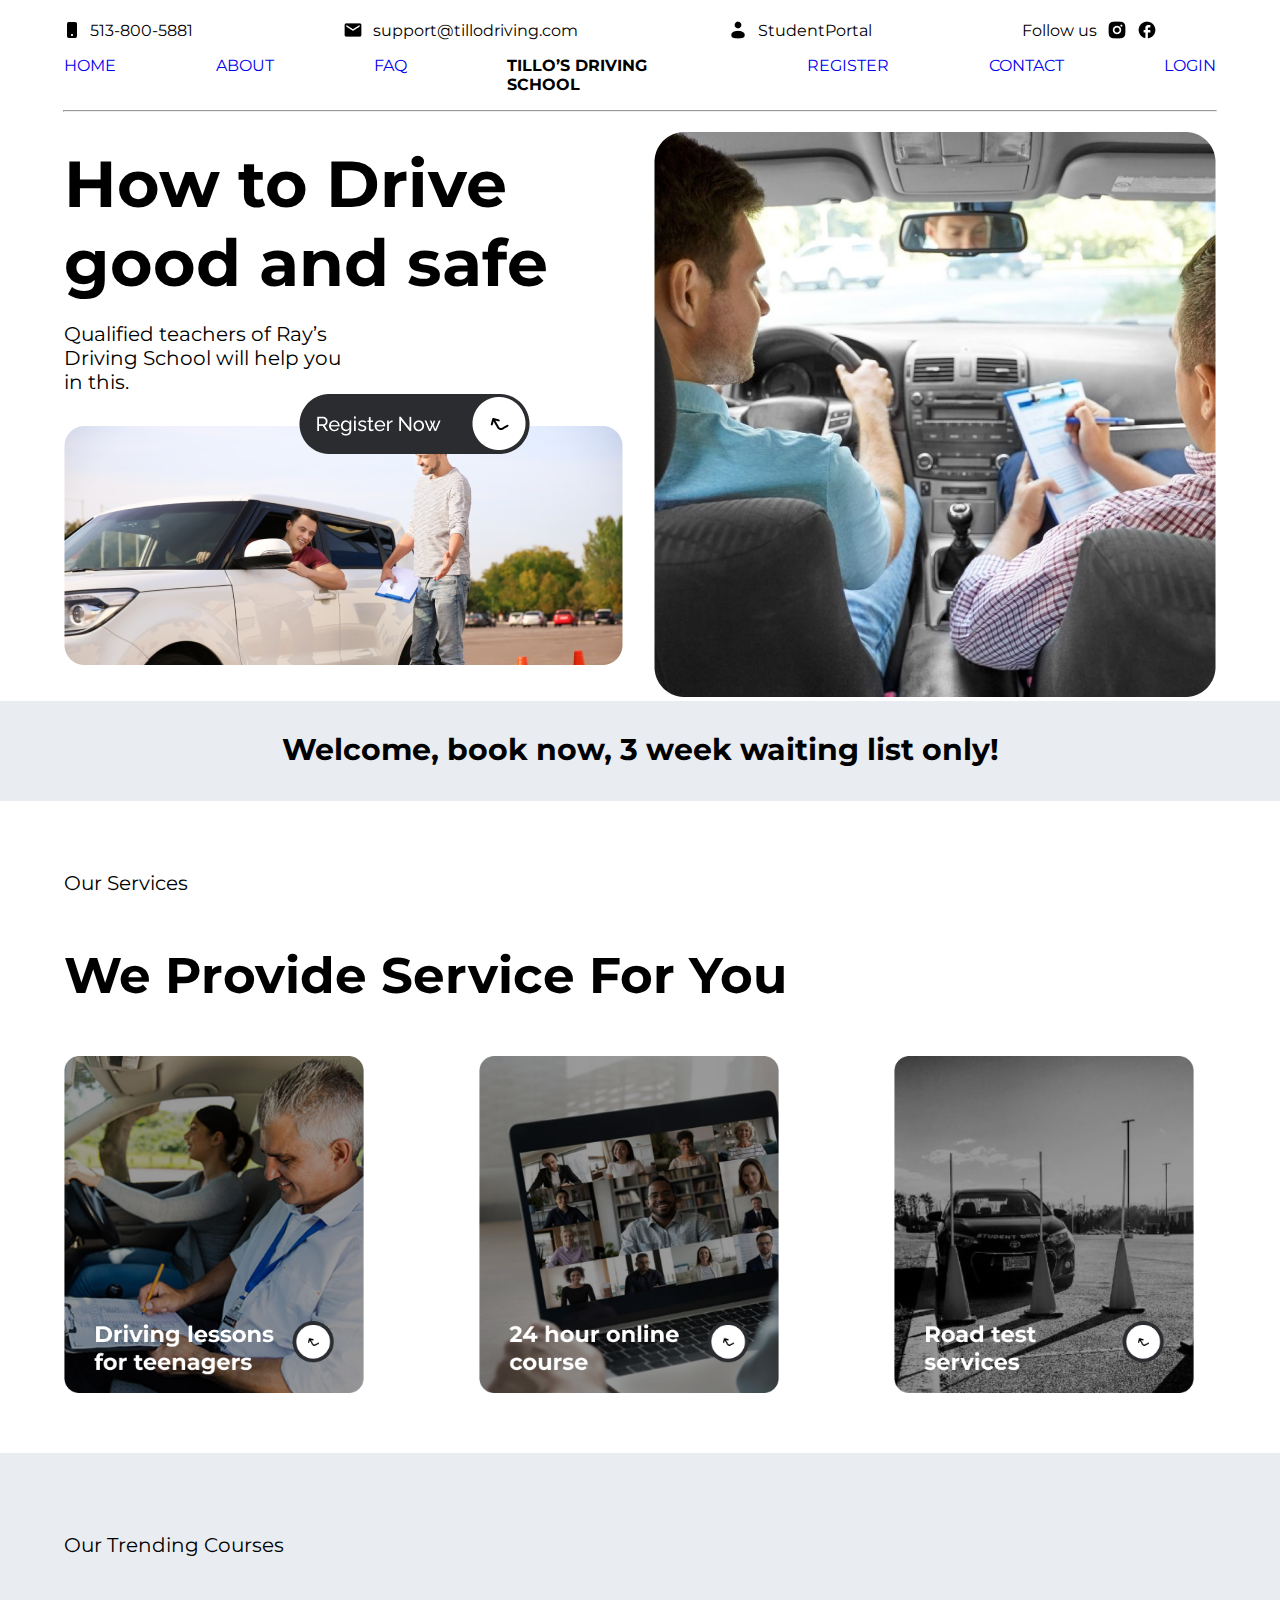
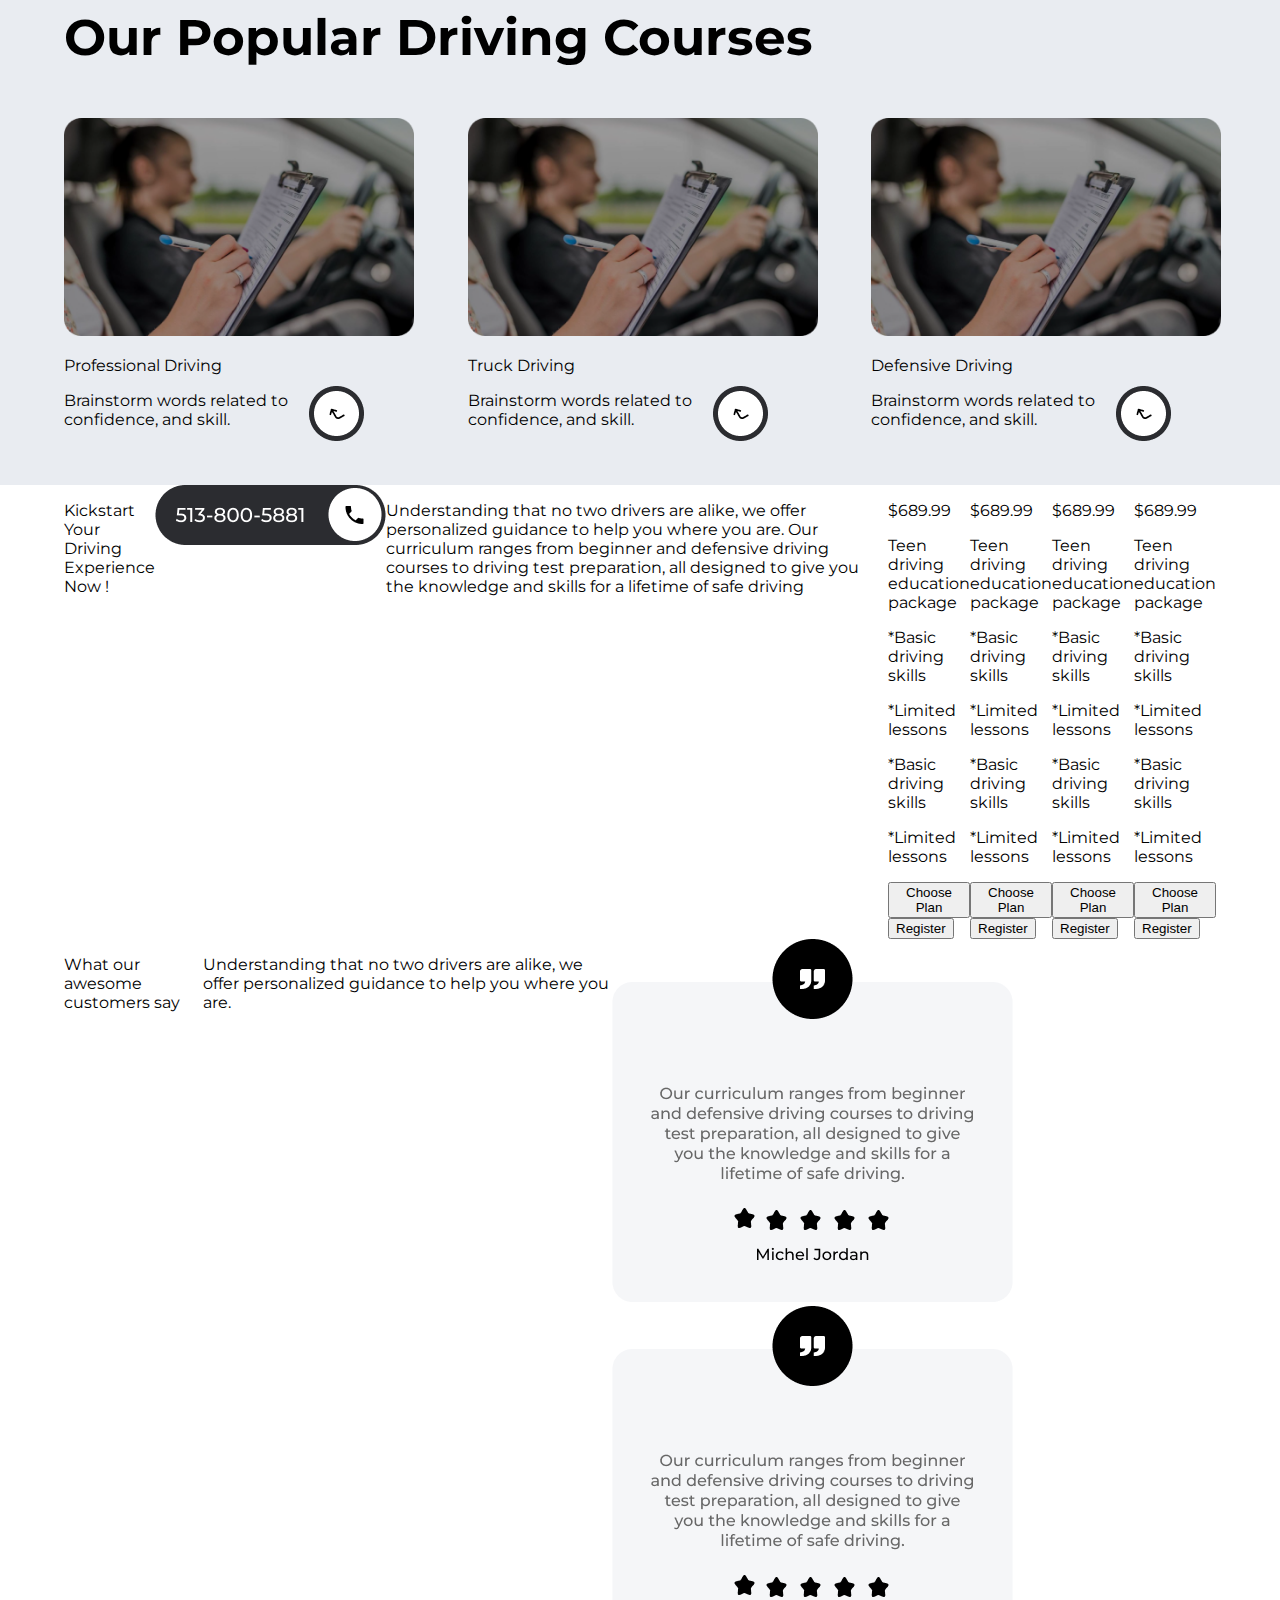
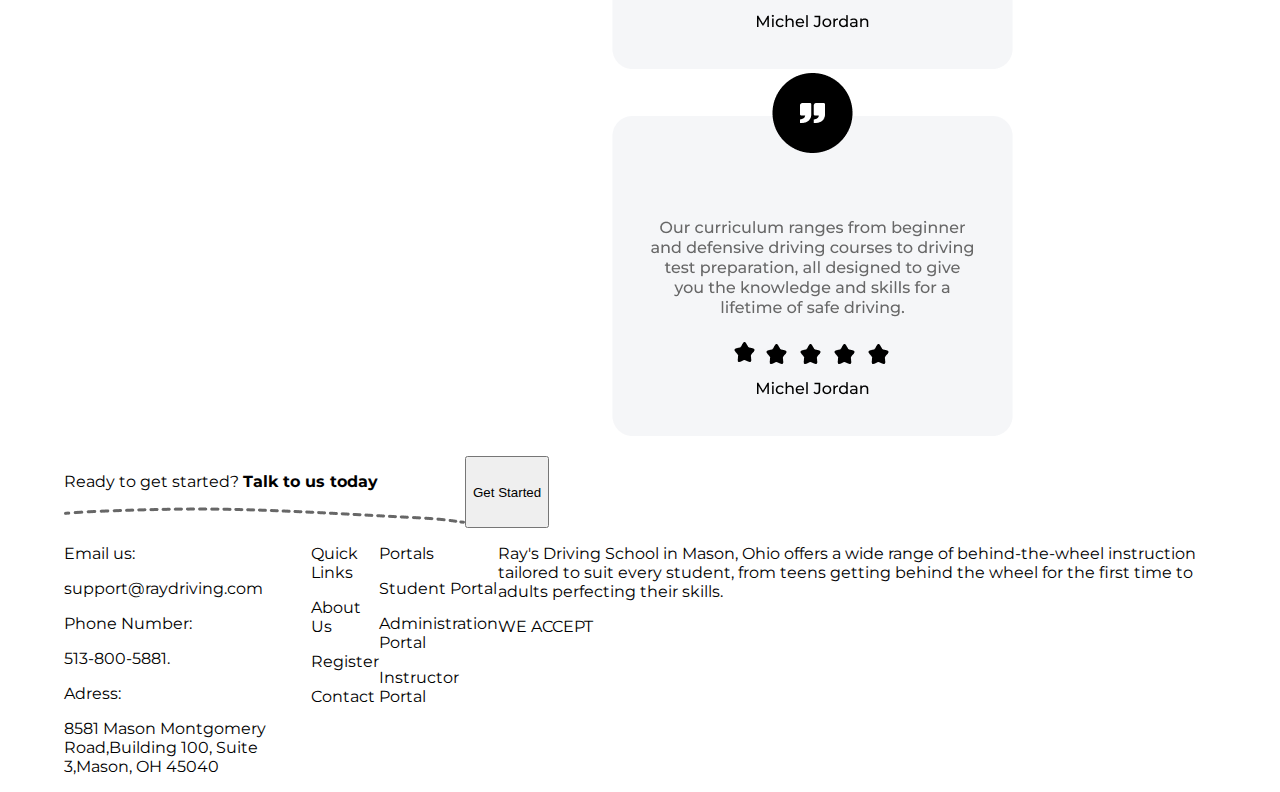
==== index.html @ f13f212b "new project" ====
<!DOCTYPE html>
<html lang="en">
<head>
    <meta charset="UTF-8">
    <meta name="viewport" content="width=device-width, initial-scale=1.0">
    <title>Project  N 3</title>
    <link rel="stylesheet" href="syle.css">
</head>
<body>
    <header>
        <section class="container information">
            <div class="in-main">
                <img src="img/bi_phone-fill.png" alt="phone nuber">
                <p>
                    513-800-5881
                </p>
            </div>
            <div class="in-main">
                <img src="img/material-symbols_mail.png" alt="email">
                <p>
                    support@tillodriving.com
                </p>
            </div>
            <div class="in-main">
                <img src="img/solar_user-bold.png" alt="st portal">
                <p>
                    StudentPortal
                </p>
            </div>
            <div class="in-main">
                <p>
                    Follow us
                </p>
                <img src="img/ri_instagram-fill.png" alt="follow us">
                <img src="img/ic_baseline-facebook.png" alt="follow us">
            </div>
        </section>
        <section class="container navbar">
            <div class="links">
                <p><a href="#">
                    HOME 
                </a></p>
                <p><a href="#">
                    ABOUT 
                </a></p>
                <p><a href="#">
                    FAQ 
                </a></p>
                <p class="nav_title">
                    <span style="font-weight: bold;">TILLO’S DRIVING SCHOOL</span>  
                </p>
                <p><a href="#">
                    REGISTER 
                </a></p>
                <p><a href="#">
                    CONTACT 
                </a></p>
                <p><a href="#">
                    LOGIN 
                </a></p>
            </div>
        </section>
        <hr class="container">
        <section class="header_main container">
            <div class="header_main-left">
                <p class="head_main_title">
                    How to Drive good and safe
                </p>
                <p class="head_main_sub-title">
                    Qualified teachers of Ray’s Driving School  will help you in this.
                    <a href="#"><img src="img/img-btn-box.png" alt="register"></a>
                </p>
            </div>
            <div class="header_main-rigt">
                <img src="img/Rectangle 4.png" alt="head_main_pic">
            </div>
        </section>
    </header>
    <main>
        <section class="section_n1">
            <div class="section_n1-text container">
                <p style="margin: 0 auto;margin-top: 30px;">Welcome, book now, 3 week waiting list only!</p>
            </div>
        </section>
        <section class="section_n2 container">
            <div class="section_n2-name">
                <p class="section_n2-name--subtitle">
                    Our Services
                </p>
                <p class="section_n2-name--title">
                    We Provide Service For You
                </p>
            </div>
            <div class="section_n2-cards">
                <img src="img/Rectangle 5.png" alt="card_pic" class="card"></img>
                <img src="img/Rectangle 6.png" alt="card_pic" class="card"></img>
                <img src="img/Rectangle 7.png" alt="card_pic" class="card"></img>
            </div>
        </section>
        <section class="section_n3">
           <div class="container section_n3">
            <div class="section_n2-name">
                <p class="section_n2-name--subtitle">
                    Our Trending Courses
                </p>
                <p class="section_n2-name--title">
                    Our Popular Driving Courses
                </p>
            </div>
            <div class="section_n3-cards">
                <div class="section_n3-cards--card">
                    <img src="img/Rectangle 8.png" alt="card_n3-pic" class="card_n3-pic">
                    <div class="card_dep">
                        <div class="content">
                            <p class="card_dep-title">Professional Driving</p>
                            <p class="card_dep-subtitle">Brainstorm words related to confidence, and skill.</p>
                        </div>
                        <a href="#"><img src="img/btn.png" alt="button"></a>
                    </div>
                </div>
                <div class="section_n3-cards--card">
                    <img src="img/Rectangle 8.png" alt="card_n3-pic" class="card_n3-pic">
                    <div class="card_dep">
                        <div class="content">
                            <p class="card_dep-title">Truck Driving</p>
                            <p class="card_dep-subtitle">Brainstorm words related to confidence, and skill.</p>
                        </div>
                        <a href="#"><img src="img/btn.png" alt="button"></a>
                    </div>
                </div>
                <div class="section_n3-cards--card">
                    <img src="img/Rectangle 8.png" alt="card_n3-pic" class="card_n3-pic">
                    <div class="card_dep">
                        <div class="content">
                            <p class="card_dep-title">Defensive Driving</p>
                            <p class="card_dep-subtitle">Brainstorm words related to confidence, and skill.</p>
                        </div>
                        <a href="#"><img src="img/btn.png" alt="button"></a>
                    </div>
                </div>
            </div>
           </div>
        </section>
        <section class="section_n4 container">
            <p class="section_n4-title">
               Kickstart Your Driving Experience Now !
            </p>
            <a href="#"><img src="img/number-box.png" alt="number_button"></a>
            <p class="section_n4-subtitle">
               Understanding that no two drivers are alike, we offer personalized guidance to help you where you are. Our curriculum ranges from beginner and defensive driving courses to driving test preparation, all designed to give you the knowledge and skills for a lifetime of safe driving
            </p>
            <div class="section_n4-course-card">
                <p class="section_n4-course-card--price">
                    $689.99
                </p>
                <p class="section_n4-course-card--name">
                    Teen driving education package
                </p>
                <div class="section_n4-course-card--options">
                    <p class="section_n4-course-card--option">
                        *Basic driving skills
                    </p>
                    <p class="section_n4-course-card--option">
                        *Limited lessons
                    </p>
                </div>
                <div class="section_n4-course-card--options">
                    <p class="section_n4-course-card--option">
                        *Basic driving skills
                    </p>
                    <p class="section_n4-course-card--option">
                        *Limited lessons
                    </p>
                </div>
                <button class="course-card-option-btn">
                    Choose Plan
                </button>
                <button class="course-card-option-btn">
                    Register
                </button>
            </div>
            <div class="section_n4-course-card">
                <p class="section_n4-course-card--price">
                    $689.99
                </p>
                <p class="section_n4-course-card--name">
                    Teen driving education package
                </p>
                <div class="section_n4-course-card--options">
                    <p class="section_n4-course-card--option">
                        *Basic driving skills
                    </p>
                    <p class="section_n4-course-card--option">
                        *Limited lessons
                    </p>
                </div>
                <div class="section_n4-course-card--options">
                    <p class="section_n4-course-card--option">
                        *Basic driving skills
                    </p>
                    <p class="section_n4-course-card--option">
                        *Limited lessons
                    </p>
                </div>
                <button class="course-card-option-btn">
                    Choose Plan
                </button>
                <button class="course-card-option-btn">
                    Register
                </button>
            </div>
            <div class="section_n4-course-card">
                <p class="section_n4-course-card--price">
                    $689.99
                </p>
                <p class="section_n4-course-card--name">
                    Teen driving education package
                </p>
                <div class="section_n4-course-card--options">
                    <p class="section_n4-course-card--option">
                        *Basic driving skills
                    </p>
                    <p class="section_n4-course-card--option">
                        *Limited lessons
                    </p>
                </div>
                <div class="section_n4-course-card--options">
                    <p class="section_n4-course-card--option">
                        *Basic driving skills
                    </p>
                    <p class="section_n4-course-card--option">
                        *Limited lessons
                    </p>
                </div>
                <button class="course-card-option-btn">
                    Choose Plan
                </button>
                <button class="course-card-option-btn">
                    Register
                </button>
            </div>
            <div class="section_n4-course-card">
                <p class="section_n4-course-card--price">
                    $689.99
                </p>
                <p class="section_n4-course-card--name">
                    Teen driving education package
                </p>
                <div class="section_n4-course-card--options">
                    <p class="section_n4-course-card--option">
                        *Basic driving skills
                    </p>
                    <p class="section_n4-course-card--option">
                        *Limited lessons
                    </p>
                </div>
                <div class="section_n4-course-card--options">
                    <p class="section_n4-course-card--option">
                        *Basic driving skills
                    </p>
                    <p class="section_n4-course-card--option">
                        *Limited lessons
                    </p>
                </div>
                <button class="course-card-option-btn">
                    Choose Plan
                </button>
                <button class="course-card-option-btn">
                    Register
                </button>
            </div>
        </section>
        <section class="section_n5 container">
            <p class="section_n4-title">
                What our awesome customers say
            </p>
            <p class="section_n4-subtitle">
                Understanding that no two drivers are alike, we offer personalized guidance to help you where you are. 
            </p>
            <div class="section_n5-cards">
                <img src="img/test-card.png" alt="card_n5-pic" class="section_n5-cards--card">
                <img src="img/test-card.png" alt="card_n5-pic" class="section_n5-cards--card">
                <img src="img/test-card.png" alt="card_n5-pic" class="section_n5-cards--card">
                <p>
                </p>
            </div>
        </section>    
    </main>
    <footer>
        <section class="footer_start-section container">
            <div class="footer-start-string">
                <p>
                    Ready to get started? <span style="font-weight: bold;">Talk to us today</span>
                </p>
                <img src="img/Abstract Line.png" alt="line">
            </div>
            <button class="start-btn">Get Started</button>
        </section>
        <section class="footer_section container">
            <div class="footer_main-col">
                <p class="tit-blod">
                    Email us:
                </p>
                <p class="stit-gray">
                    support@raydriving.com
                </p>
                <p class="tit-blod">
                    Phone Number:
                </p>
                <p class="stit-gray">
                    513-800-5881.</p>
                <p class="tit-blod">
                    Adress:
                </p>
                <p class="stit-gray">
                    8581 Mason Montgomery Road,Building 100, Suite 3,Mason, OH 45040    </p>
            </div>
            <div class="footer_main-col">
                <p class="tit-blod">
                    Quick Links
                </p>
                <p class="stit-gray">
                    About Us
                </p>
                <p class="stit-gray">
                    Register
                </p>
                <p class="stit-gray">
                    Contact
                    </p>
            </div>
            <div class="footer_main-col">
                <p class="tit-blod">
                    Portals
               </p>
                <p class="stit-gray">
                    Student Portal
                </p>
                <p class="stit-gray">
                    Administration Portal
                </p>
                <p class="stit-gray">
                    Instructor Portal
                </p>
            </div>
            <div class="footer_main-col">
                <p class="stit-gray">
                    Ray's Driving School in Mason, Ohio offers a wide range of behind-the-wheel instruction tailored to suit every student, from teens getting behind the wheel for the first time to adults perfecting their skills.
                </p>
                <p class="tit-blod">
                    WE ACCEPT
               </p>
            </div>
        </section>
    </footer>
</body>
</html>
---- syle.css ----
@import url('https://fonts.googleapis.com/css2?family=Montserrat:ital,wght@0,100..900;1,100..900&display=swap');
body{
    margin: 0;
    padding: 0;
    font-family: "Montserrat", sans-serif;
}
a{
    text-decoration: none;
}
.container{
    width: 90%;
    margin: 0 auto;
    display: flex;
}
.in-main{
    height: 20px;
    display: flex;
    flex-direction: row;
    align-items: center;
    justify-content: center;
    gap: 10px;
}
.information{
    margin-top: 20px;
    display: flex;
    flex-direction: row;
    gap: 150px;
}
.links{
    display: flex;
    flex-direction: row;
    gap: 100px;
}
.header_main{
    margin-top: 20px;
    align-items: center;
}
.head_main_title{
    margin-top: 0;
    margin-bottom: 0;
    font-size: 65px;
    font-weight: bold;
}
.head_main_sub-title{
    width: 300px;
    font-size: 20px;
}
.section_n1{
    background-color: #E9ECF1;
    height: 100px;
    font-size: 30px;
    font-weight: bold;
    margin: 0 auto;
    margin-bottom: 50px;
}
.section_n2{
    flex-direction: column;
}
.section_n2-name--subtitle{
    font-size: 20px;
}
.section_n2-name--title{
    font-size: 50px;
    font-weight: bold;
}
.card{
    width: 300px;
}
.section_n2-cards{
    display: flex;
    gap: 10%;
}
.section_n3{
    margin-top: 60px;
    background-color: #E9ECF1;
    display: flex;
    flex-direction: column;
}
.section_n3-cards{
    display: flex;
    flex-direction: row;
    gap: 9%;
    margin-bottom: 40px;
}
.section_n3-cards--card{
    width: 300px;
}
.card_n3-pic{
    width: 350px;
}
.card_dep{
    display: flex;
    flex-direction: row;
    align-items: end;
}
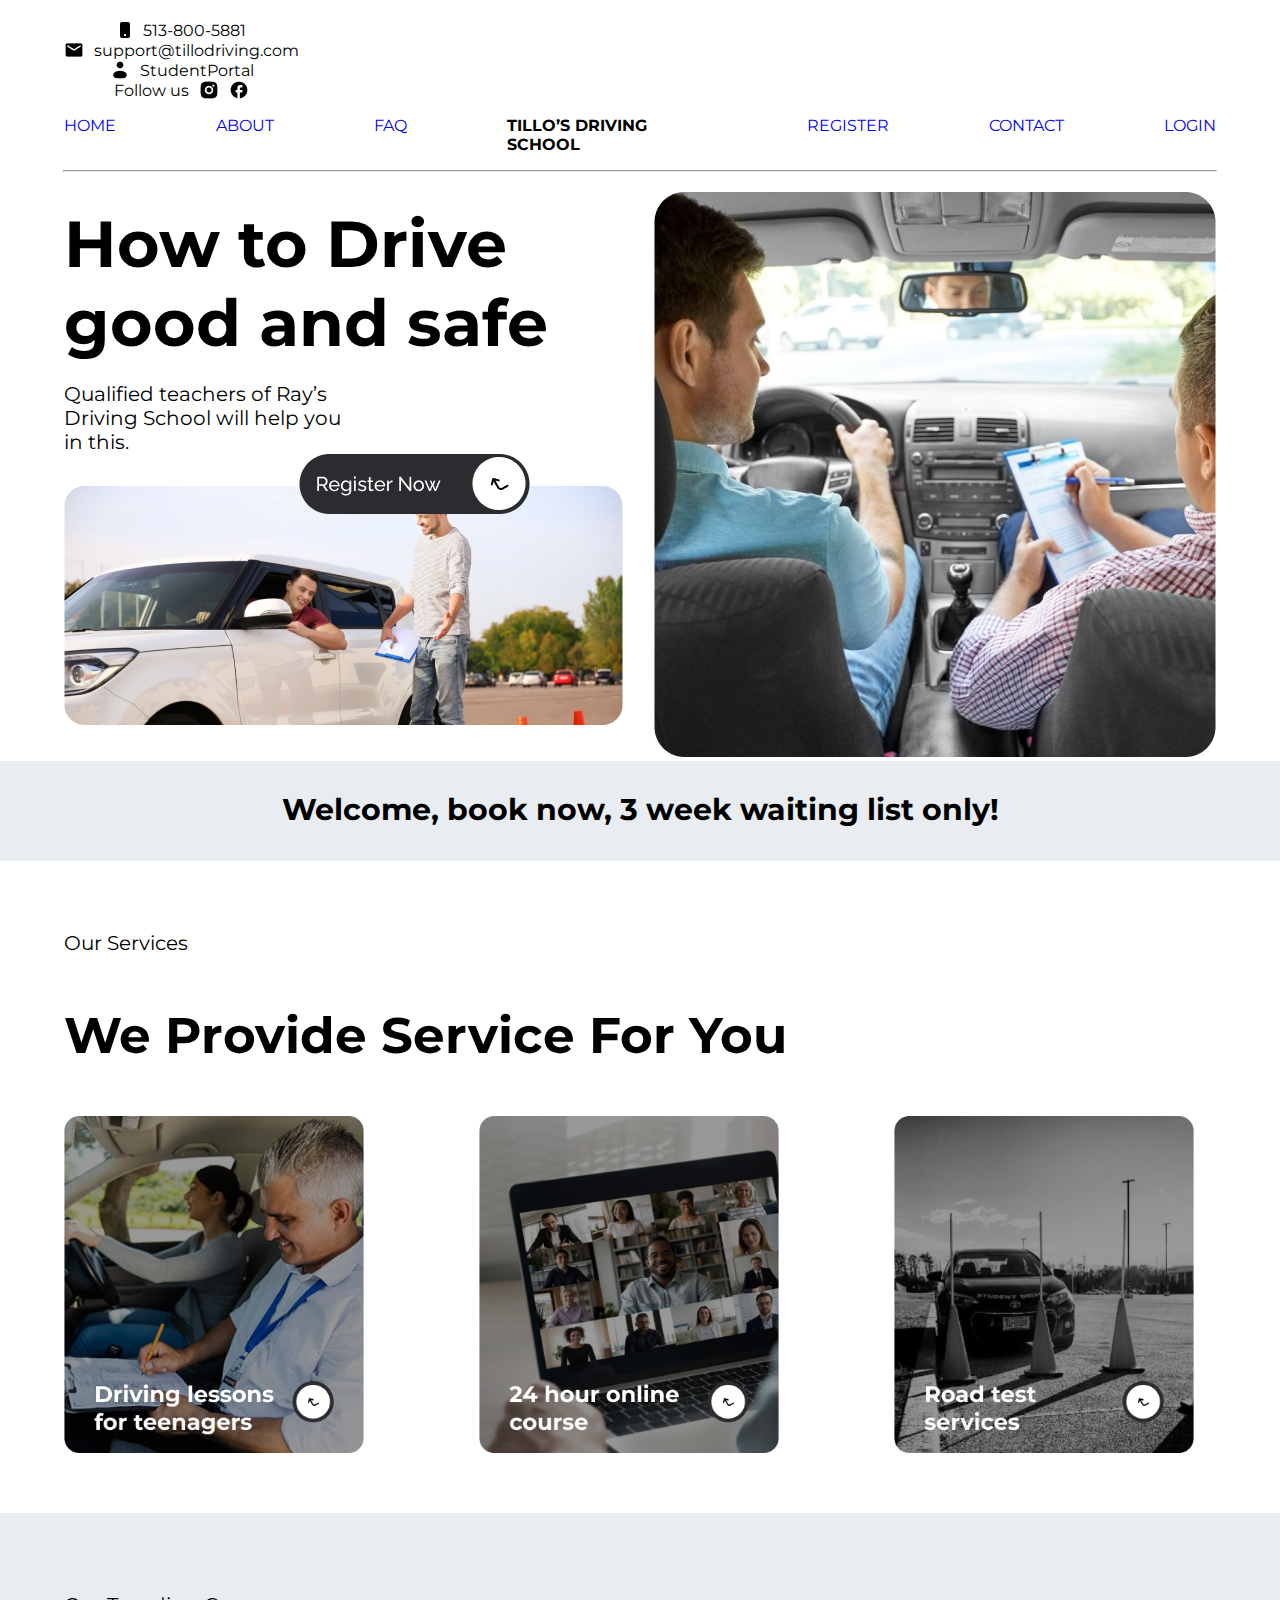
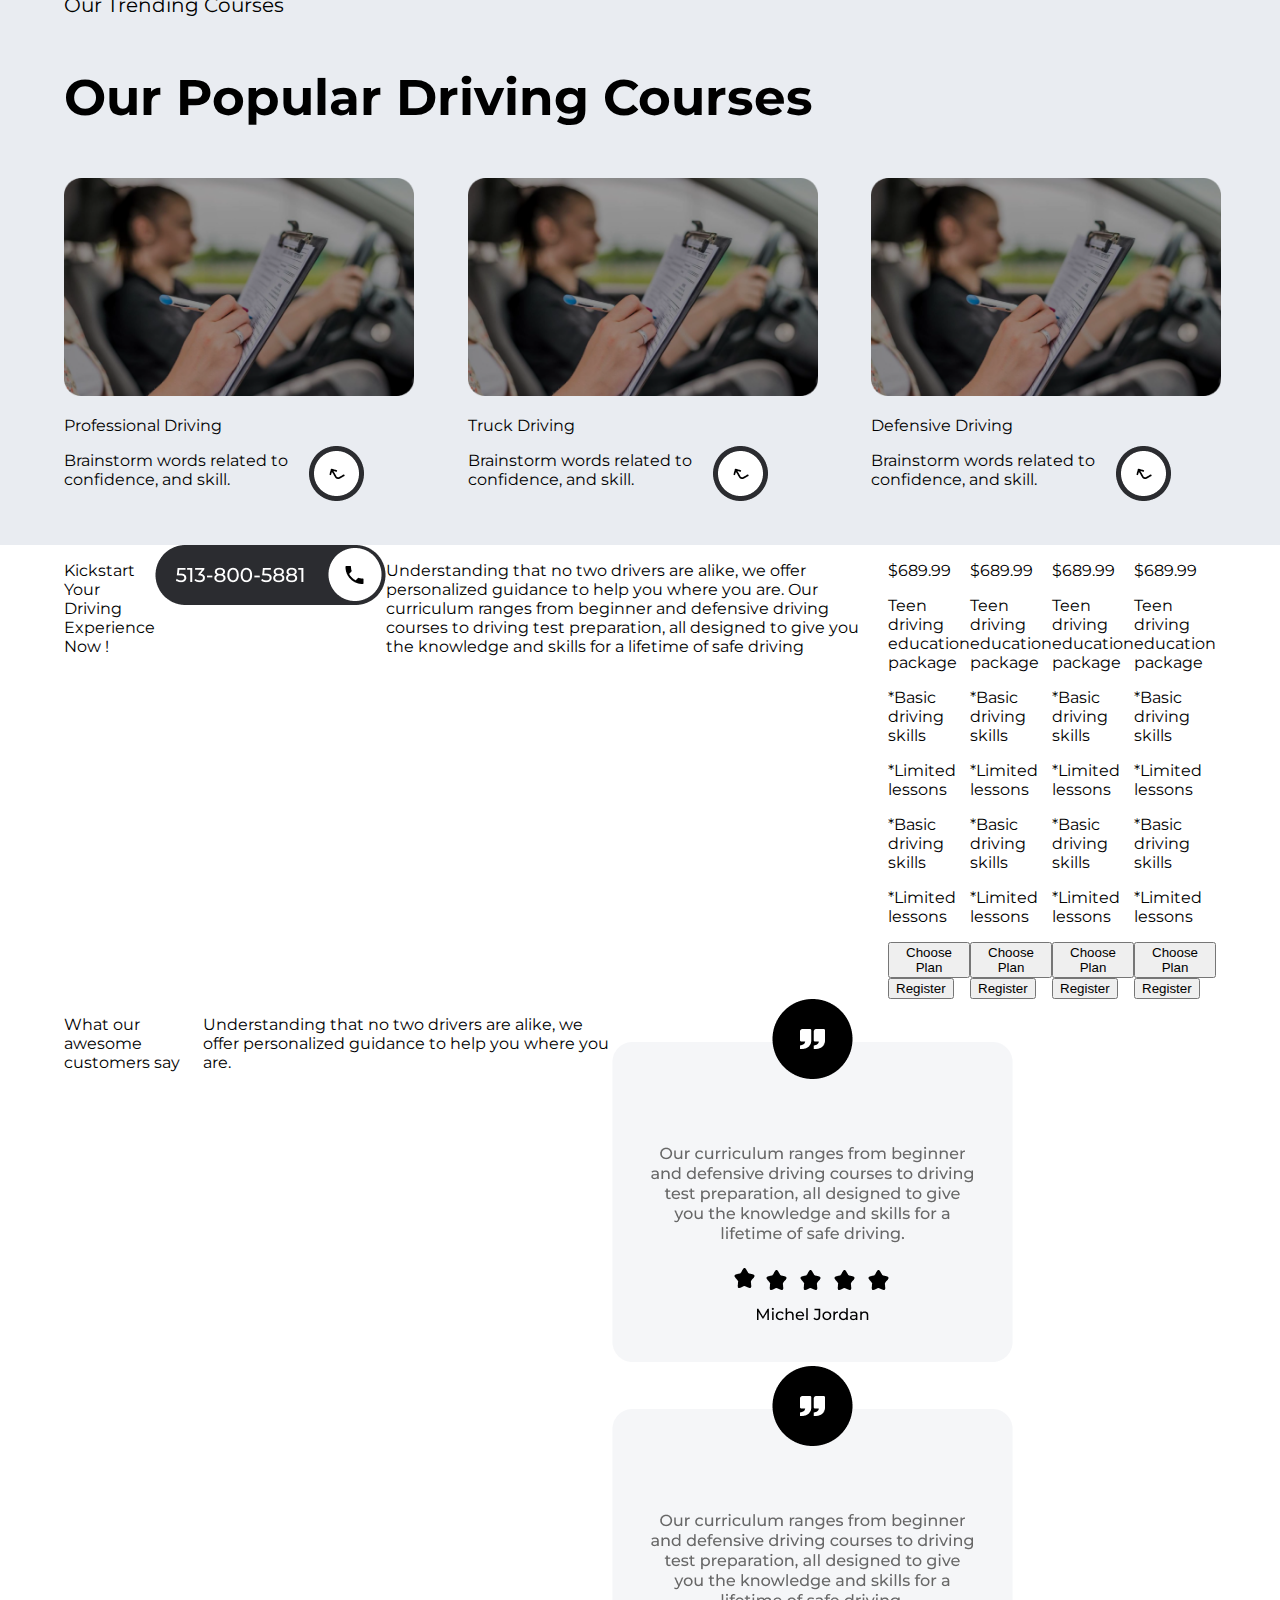
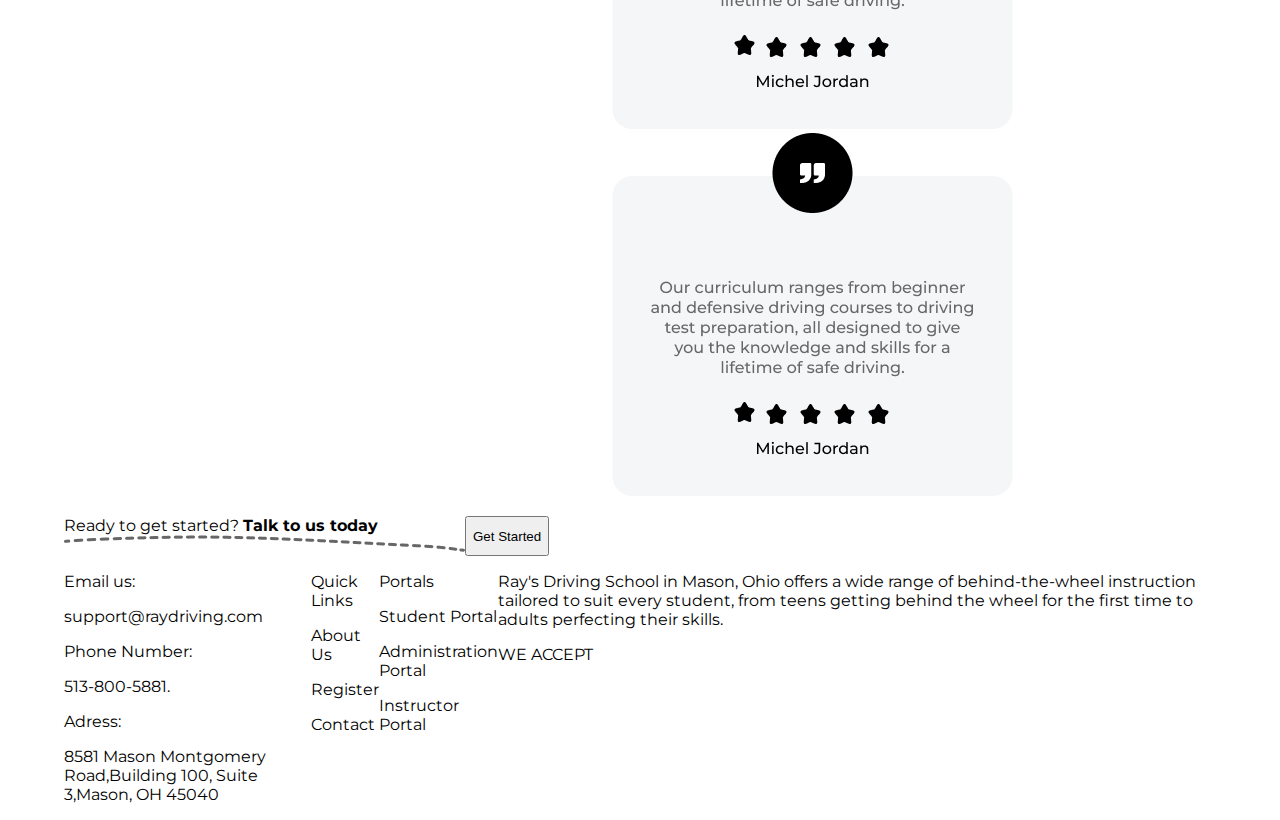
==== commit 1debda94: "Update index.html" ====
--- a/index.html
+++ b/index.html
@@ -9,30 +9,32 @@
 <body>
     <header>
         <section class="container information">
-            <div class="in-main">
-                <img src="img/bi_phone-fill.png" alt="phone nuber">
-                <p>
-                    513-800-5881
-                </p>
-            </div>
-            <div class="in-main">
-                <img src="img/material-symbols_mail.png" alt="email">
-                <p>
-                    support@tillodriving.com
-                </p>
-            </div>
-            <div class="in-main">
-                <img src="img/solar_user-bold.png" alt="st portal">
-                <p>
-                    StudentPortal
-                </p>
-            </div>
-            <div class="in-main">
-                <p>
-                    Follow us
-                </p>
-                <img src="img/ri_instagram-fill.png" alt="follow us">
-                <img src="img/ic_baseline-facebook.png" alt="follow us">
+            <div class="im-nain">
+                <div class="in-main">
+                    <img src="img/bi_phone-fill.png" alt="phone nuber">
+                    <p>
+                        513-800-5881
+                    </p>
+                </div>
+                <div class="in-main">
+                    <img src="img/material-symbols_mail.png" alt="email">
+                    <p>
+                        support@tillodriving.com
+                    </p>
+                </div>
+                <div class="in-main">
+                    <img src="img/solar_user-bold.png" alt="st portal">
+                    <p>
+                        StudentPortal
+                    </p>
+                </div>
+                <div class="in-main">
+                    <p>
+                        Follow us
+                    </p>
+                    <img src="img/ri_instagram-fill.png" alt="follow us">
+                    <img src="img/ic_baseline-facebook.png" alt="follow us">
+                </div>
             </div>
         </section>
         <section class="container navbar">
@@ -145,7 +147,7 @@
             <p class="section_n4-title">
                Kickstart Your Driving Experience Now !
             </p>
-            <a href="#"><img src="img/number-box.png" alt="number_button"></a>
+            <a class="number_button" href="#"><img src="img/number-box.png" alt="number_button"></a>
             <p class="section_n4-subtitle">
                Understanding that no two drivers are alike, we offer personalized guidance to help you where you are. Our curriculum ranges from beginner and defensive driving courses to driving test preparation, all designed to give you the knowledge and skills for a lifetime of safe driving
             </p>
@@ -289,7 +291,7 @@
     <footer>
         <section class="footer_start-section container">
             <div class="footer-start-string">
-                <p>
+                <p style="margin: 0;">
                     Ready to get started? <span style="font-weight: bold;">Talk to us today</span>
                 </p>
                 <img src="img/Abstract Line.png" alt="line">
@@ -354,4 +356,4 @@
         </section>
     </footer>
 </body>
-</html>     +</html>     
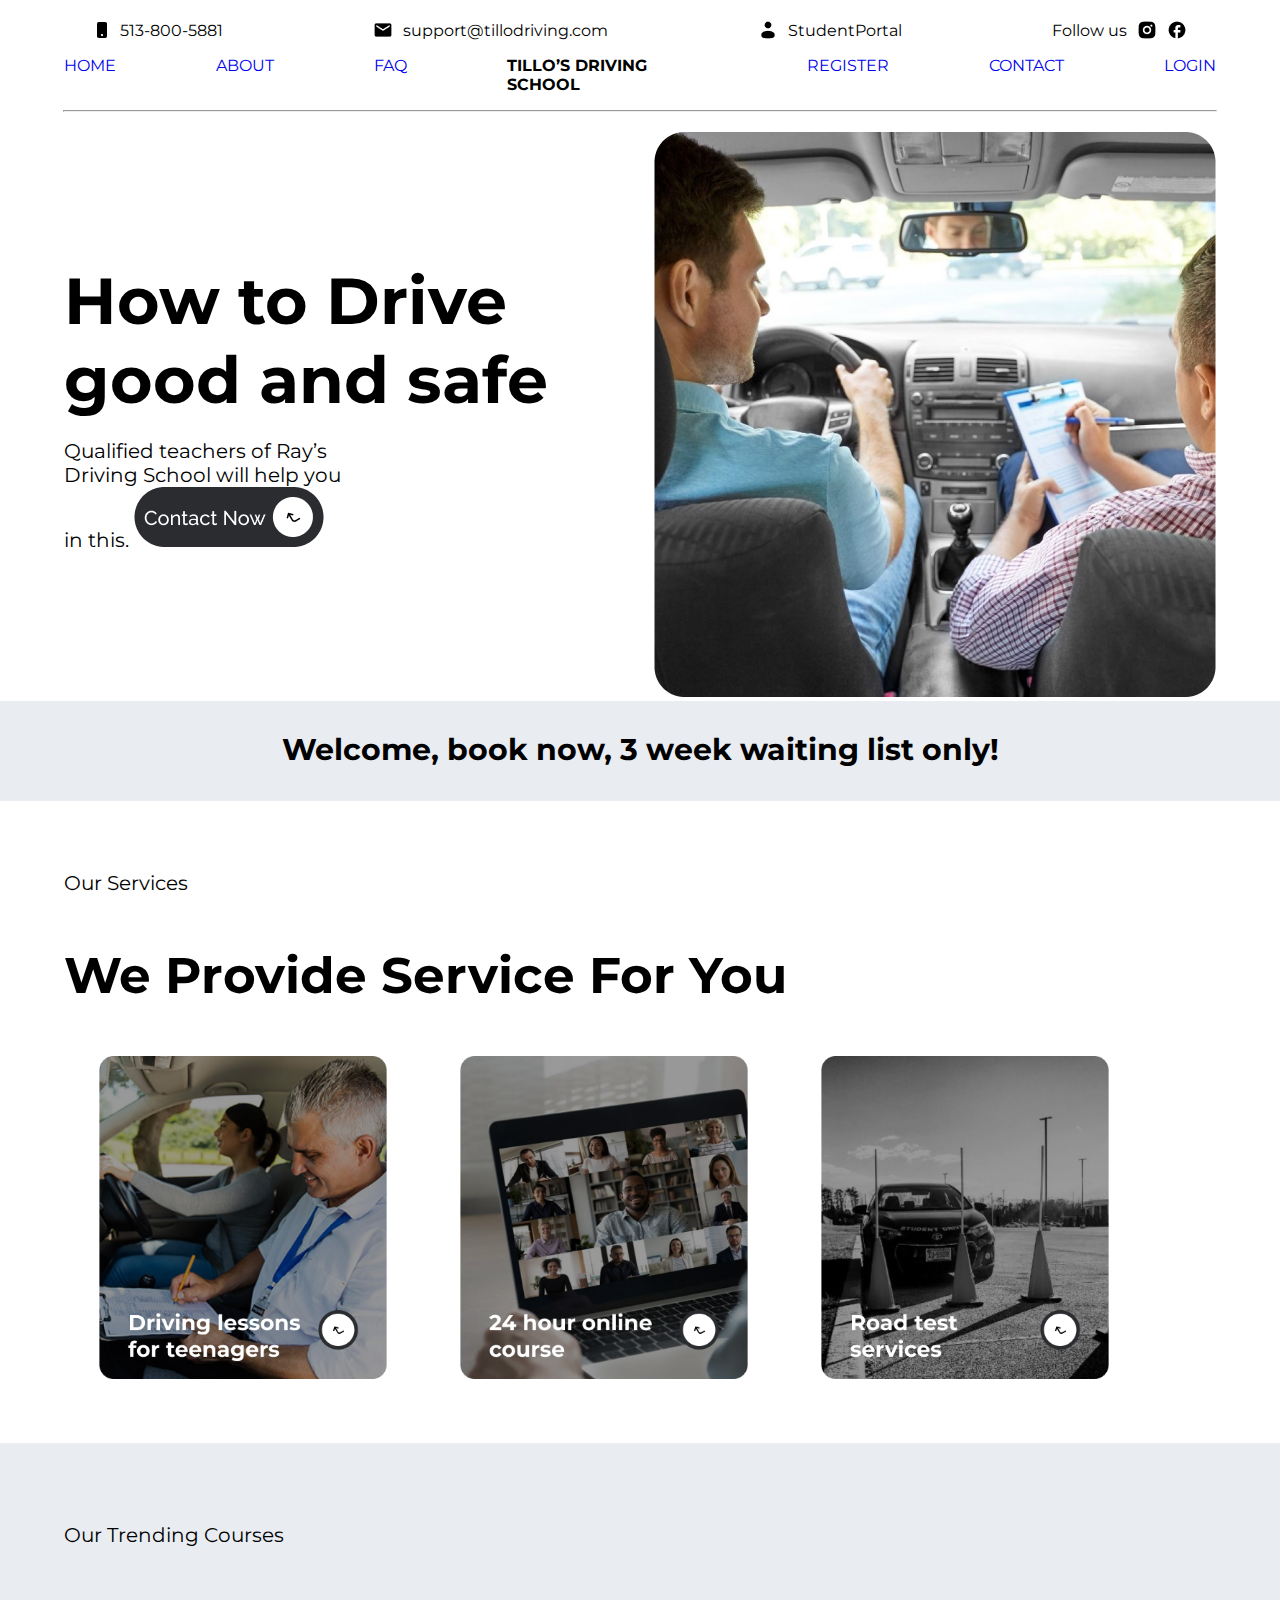
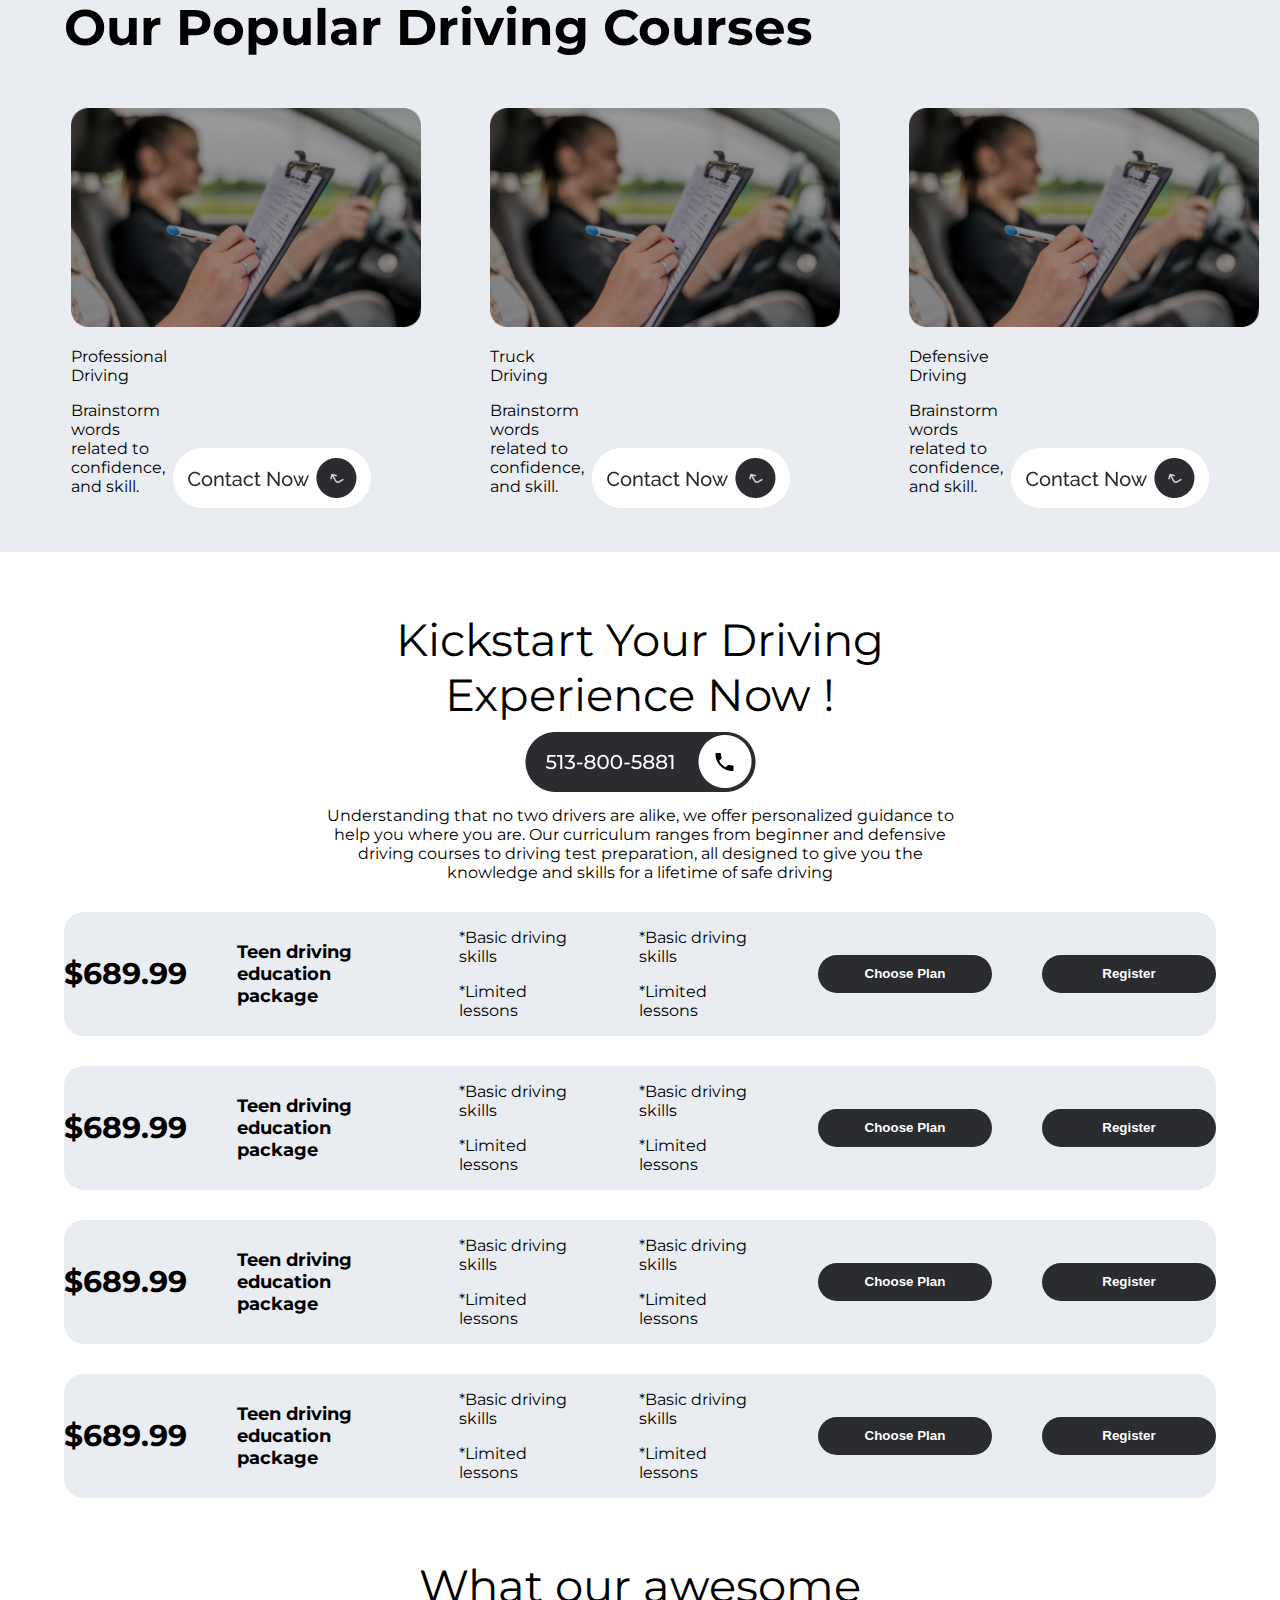
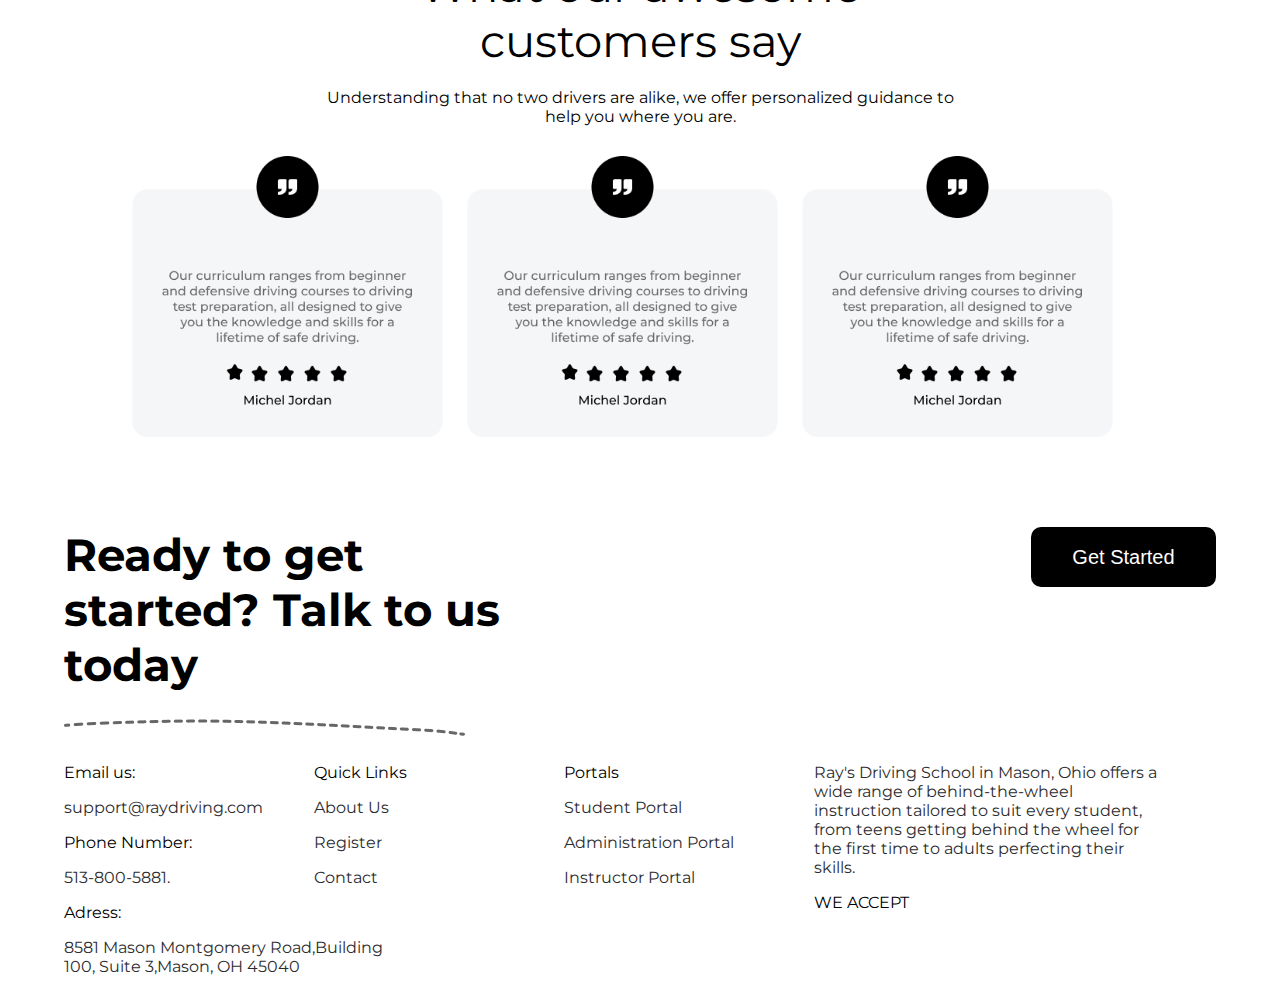
==== commit 868ac38b: "added new page" ====
--- a/index.html
+++ b/index.html
@@ -42,7 +42,7 @@
                 <p><a href="#">
                     HOME 
                 </a></p>
-                <p><a href="#">
+                <p><a href="http://127.0.0.1:5500/inex.html">
                     ABOUT 
                 </a></p>
                 <p><a href="#">
@@ -356,4 +356,4 @@
         </section>
     </footer>
 </body>
-</html>     
+</html>     --- a/syle.css
+++ b/syle.css
@@ -22,6 +22,9 @@
 }
 .information{
     margin-top: 20px;
+}
+.im-nain{
+    margin: 0 auto;
     display: flex;
     flex-direction: row;
     gap: 150px;
@@ -30,6 +33,7 @@
     display: flex;
     flex-direction: row;
     gap: 100px;
+    margin: 0 auto;
 }
 .header_main{
     margin-top: 20px;
@@ -64,11 +68,12 @@
     font-weight: bold;
 }
 .card{
-    width: 300px;
+    width: 25%;
+    margin-left: 3%;
+    margin-right: 3%;
 }
 .section_n2-cards{
-    display: flex;
-    gap: 10%;
+    margin: 0 auto;
 }
 .section_n3{
     margin-top: 60px;
@@ -83,6 +88,7 @@
     margin-bottom: 40px;
 }
 .section_n3-cards--card{
+    margin: 0 auto;
     width: 300px;
 }
 .card_n3-pic{
@@ -92,4 +98,92 @@
     display: flex;
     flex-direction: row;
     align-items: end;
-}+}
+.section_n4{
+    flex-direction: column;
+    margin: 0 auto;
+}
+.section_n4-title{
+    width: 600px;
+    margin: 0 auto;
+    margin-top: 60px;
+    font-size: 45px;
+    text-align: center;
+}
+.number_button{
+    margin: 10px auto;
+}
+.section_n4-subtitle{
+    width: 650px;
+    margin: 0 auto;
+    text-align: center;
+}
+.section_n4-course-card{
+    display: flex;
+    flex-direction: row;
+    align-items: center;
+    justify-content: center;
+    gap: 50px;
+    background-color: #E9ECF1;
+    border-radius: 20px;
+    margin-top: 30px;
+}
+.section_n4-course-card--price{
+    font-size: 30px;
+    font-weight: bold;
+
+}
+.section_n4-course-card--name{
+    font-size: 18px;
+    width: 200px;
+    font-weight: bold;
+}
+.course-card-option-btn{
+    width: 200px;
+    height: 38px;
+    border-radius: 70px;
+    border: 0;
+    background-color: #2B2C30;
+    color: white;
+    font-weight: bold;
+}
+.section_n5{
+    display: flex;
+    flex-direction: column;
+    gap: 20px;
+}
+.section_n5-cards{
+    width: 90%;
+    margin: 0 auto;
+    margin-bottom: 60px;
+}
+.section_n5-cards--card{
+    width: 30%;
+    margin: 10px;
+}
+.footer-start-string{
+    width: 550px;
+    font-size: 45px;
+    font-weight: bold;
+    margin-bottom: 0;
+}
+.start-btn{
+    width: 200px;
+    height: 60px;
+    border-radius: 10px;
+    font-size: 20px;
+    color: white;
+    border: 0;
+    background-color: #000000;
+}
+.footer_start-section{
+    flex-direction: row;
+    gap: 40%;
+}
+.stit-gray{
+    color: #2B2C30;
+    width: 350px;
+}
+.footer_main-col{
+    width: 250px;   
+} 
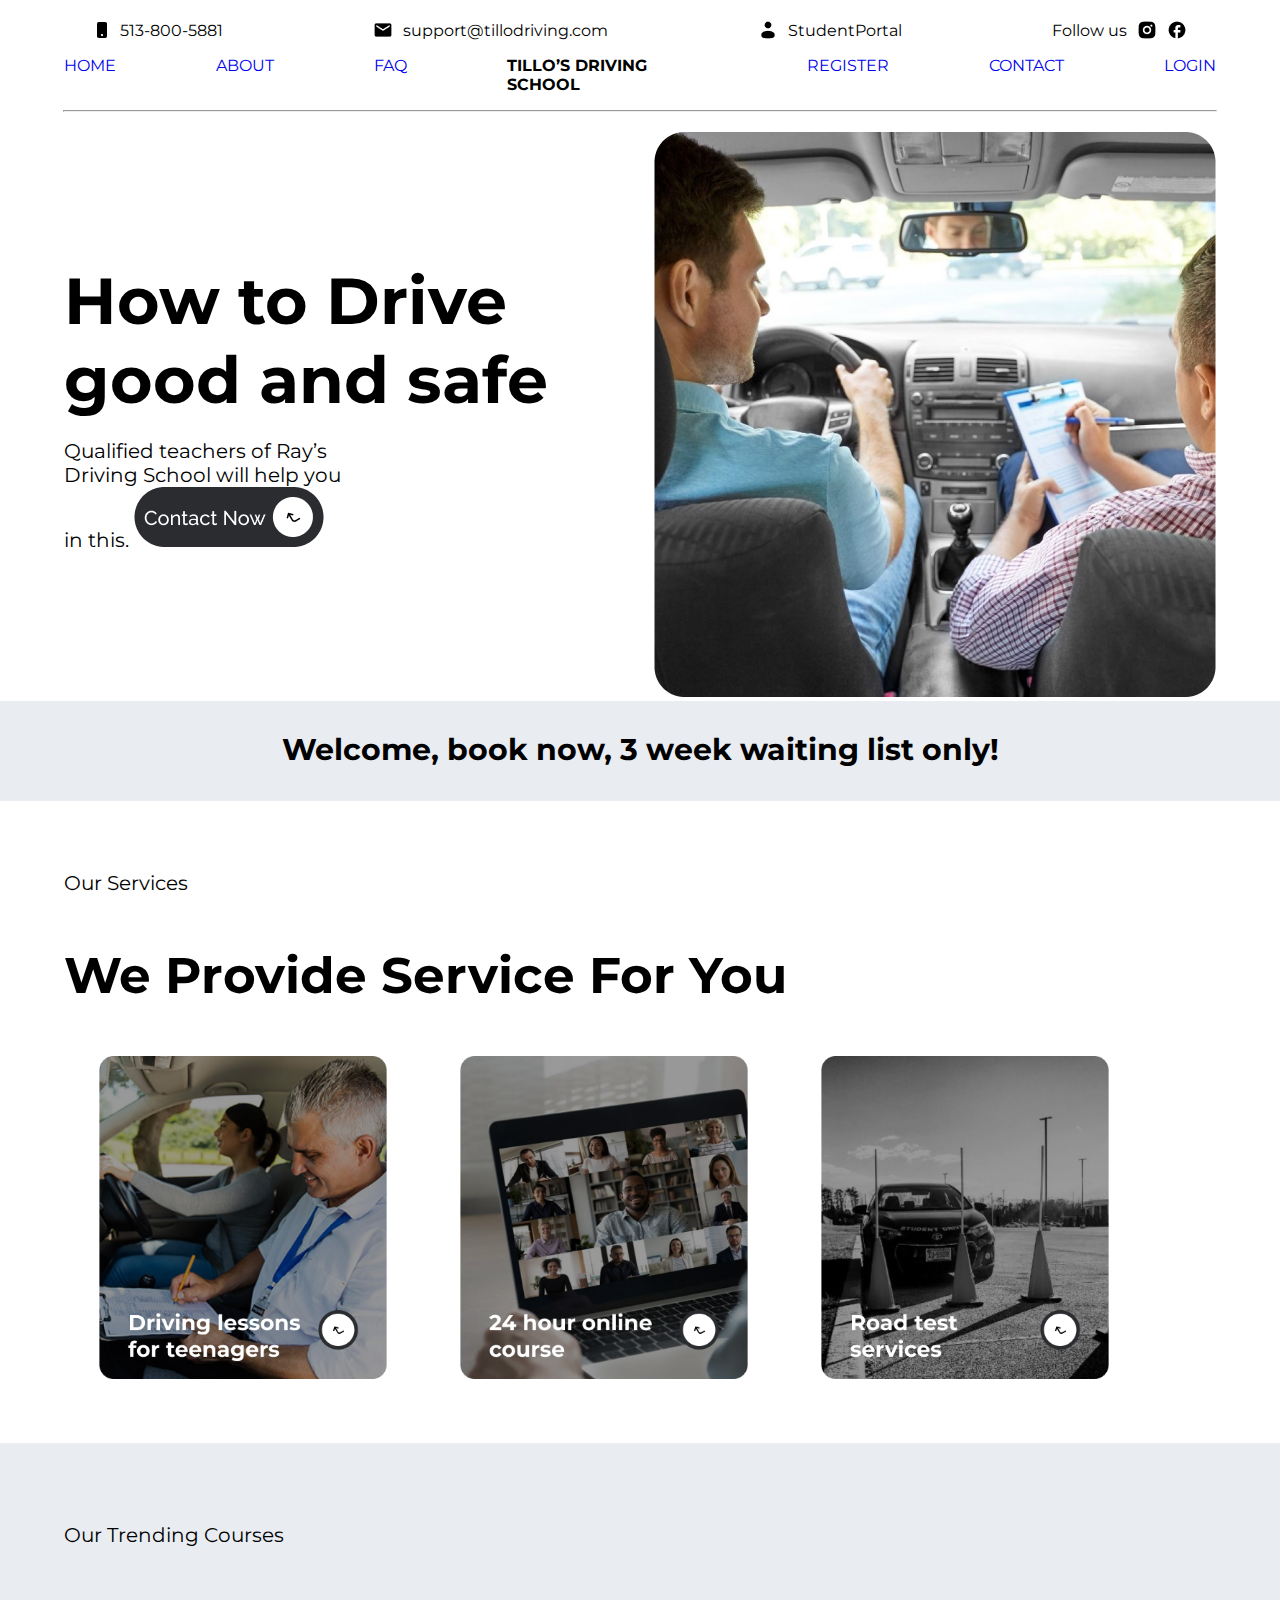
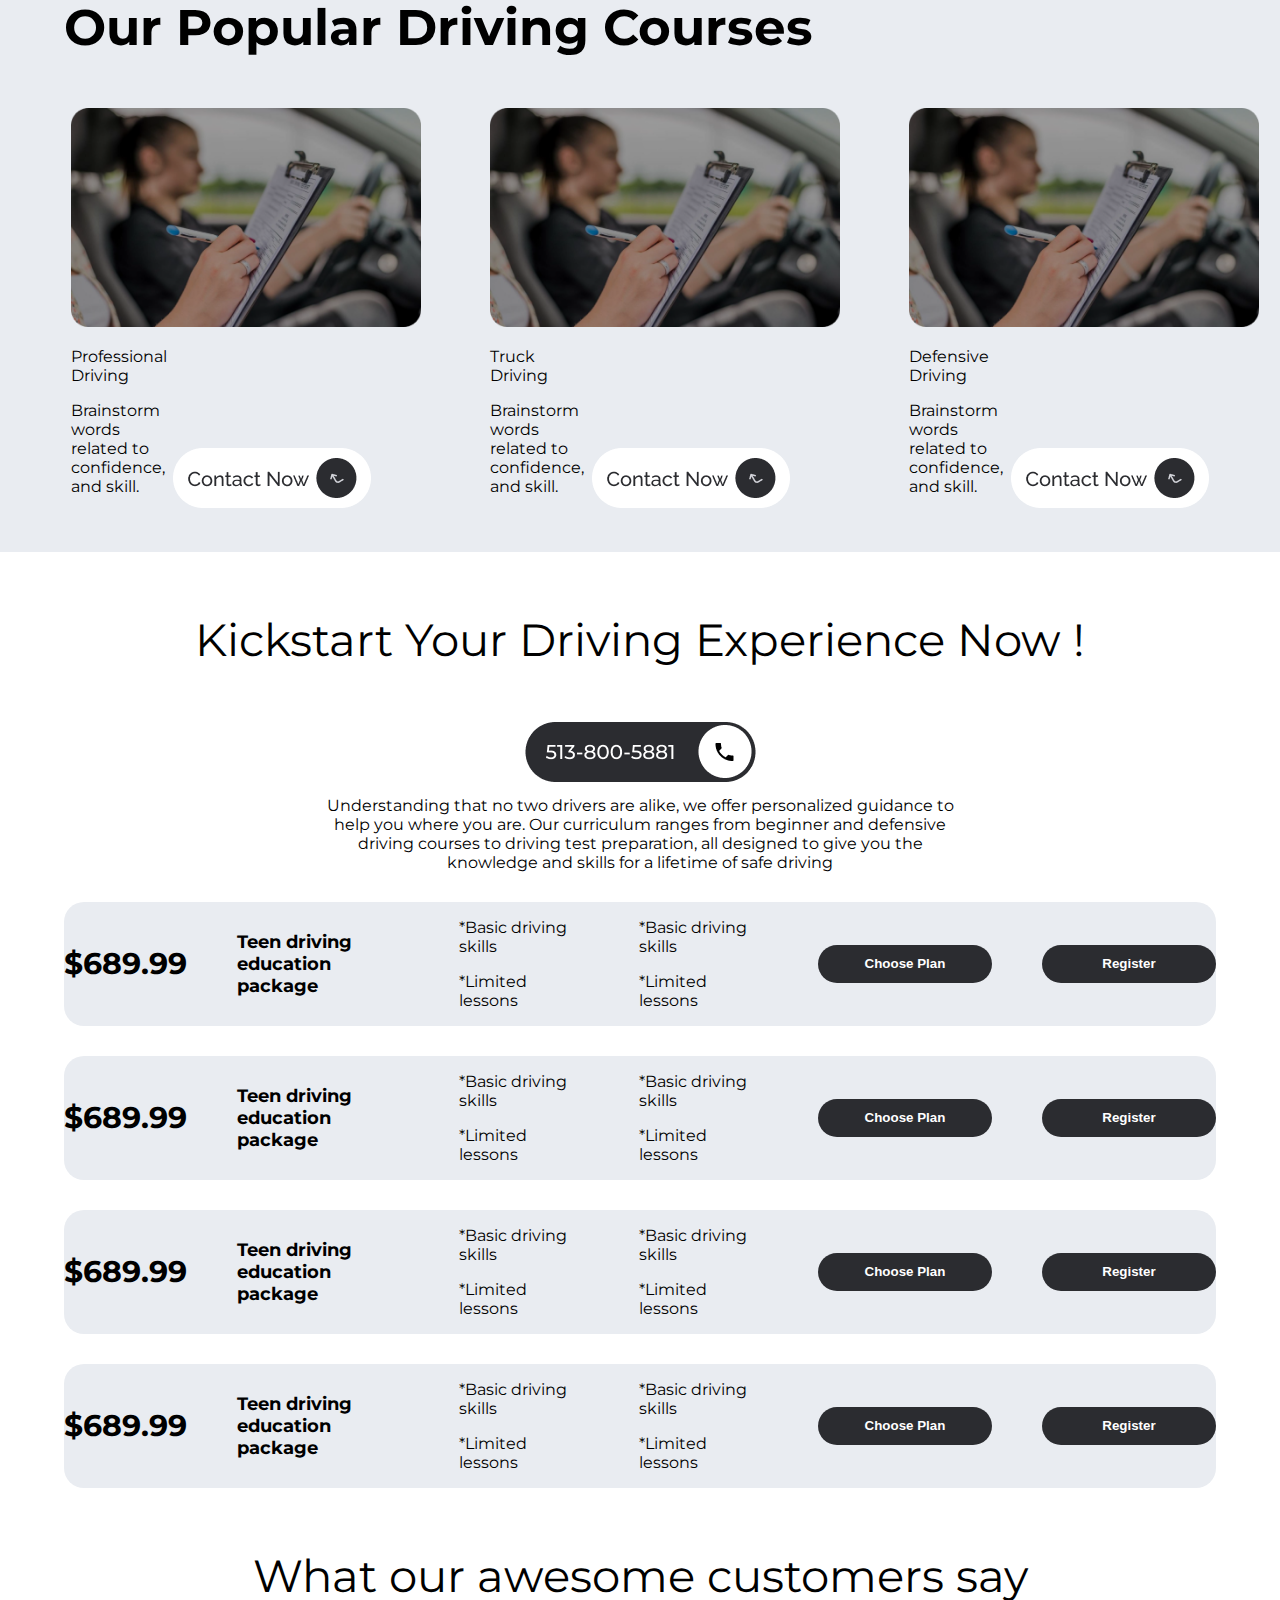
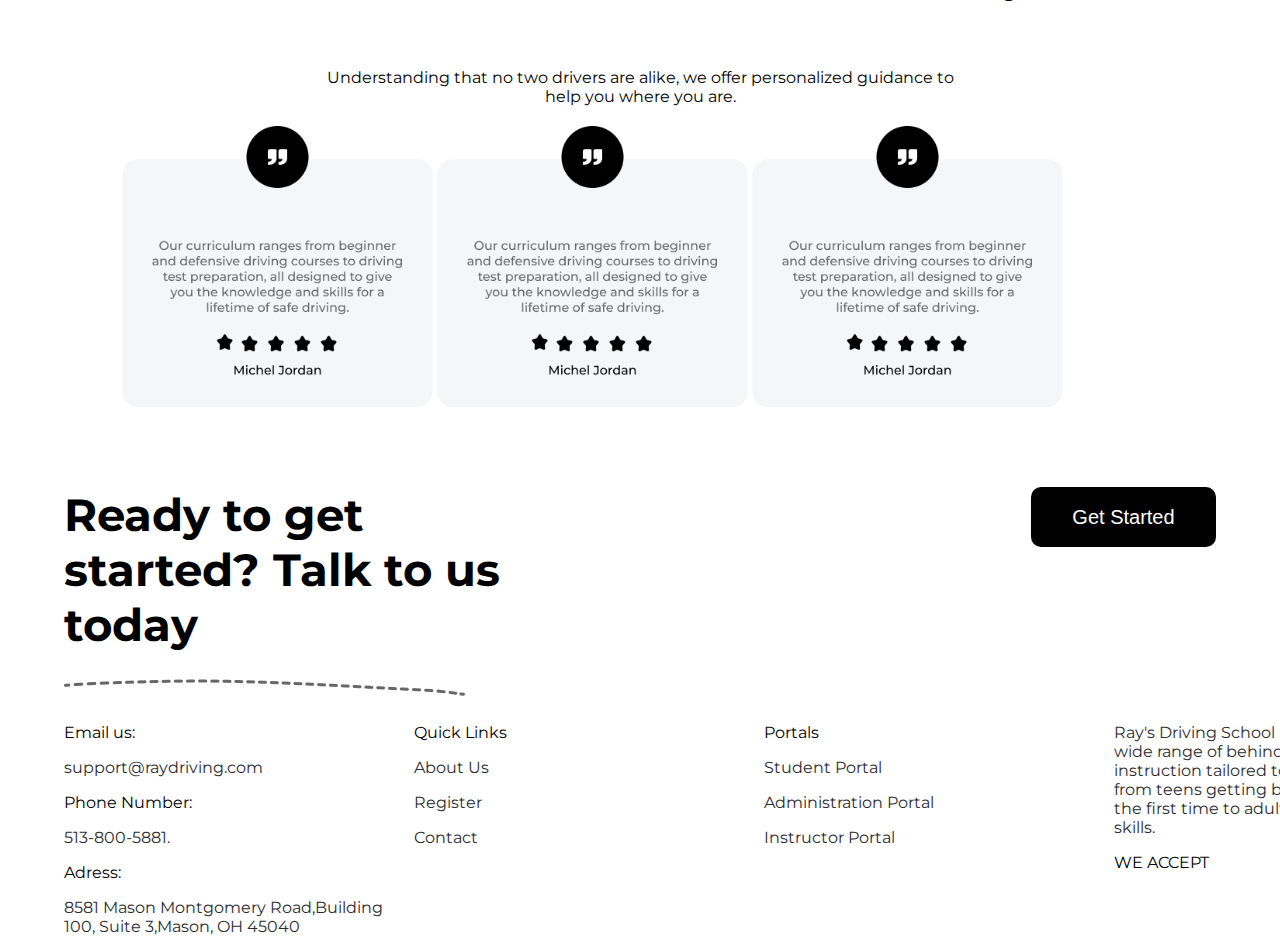
==== commit 5ea753d9: "added new page" ====
--- a/index.html
+++ b/index.html
@@ -356,4 +356,4 @@
         </section>
     </footer>
 </body>
-</html>     +</html>     
--- a/syle.css
+++ b/syle.css
@@ -104,7 +104,11 @@
     margin: 0 auto;
 }
 .section_n4-title{
+<<<<<<< HEAD
     width: 600px;
+=======
+    width: 700px;
+>>>>>>> 7ca45e59a688d71e3bb1893e36f86ffdb9191381
     margin: 0 auto;
     margin-top: 60px;
     font-size: 45px;
@@ -159,7 +163,10 @@
 }
 .section_n5-cards--card{
     width: 30%;
+<<<<<<< HEAD
     margin: 10px;
+=======
+>>>>>>> 7ca45e59a688d71e3bb1893e36f86ffdb9191381
 }
 .footer-start-string{
     width: 550px;
@@ -184,6 +191,9 @@
     color: #2B2C30;
     width: 350px;
 }
+<<<<<<< HEAD
 .footer_main-col{
     width: 250px;   
 } 
+=======
+>>>>>>> 7ca45e59a688d71e3bb1893e36f86ffdb9191381
